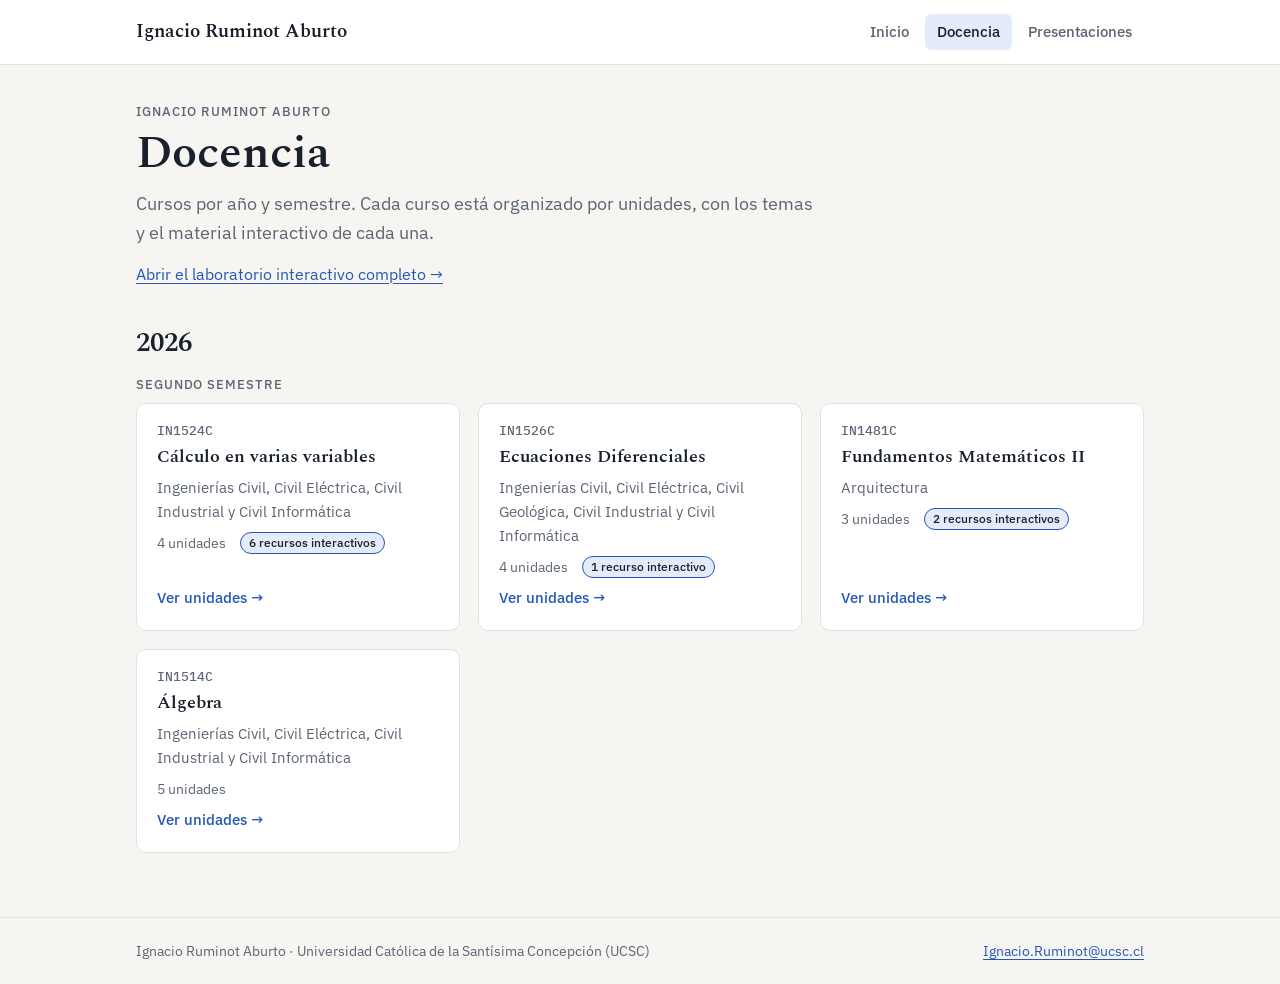
==== docencia/index.html @ e0d10631 "Sitio personal y de docencia: inicio, presentaciones, docencia por año, curso y unidad, laboratorio " ====
<!doctype html>
<html lang="es">
<head>
<meta charset="utf-8">
<meta name="viewport" content="width=device-width, initial-scale=1, viewport-fit=cover">
<title>Docencia · Ignacio Ruminot Aburto</title>
<meta name="description" content="Enseño cálculo, álgebra y ecuaciones diferenciales en carreras de ingeniería y arquitectura. Desarrollo material interactivo para que mis estudiantes exploren los conceptos de cada curso.">
<link rel="preconnect" href="https://fonts.googleapis.com"><link rel="preconnect" href="https://fonts.gstatic.com" crossorigin><link rel="stylesheet" href="https://fonts.googleapis.com/css2?family=Spectral:wght@500;600&family=IBM+Plex+Sans:wght@400;500;600&family=IBM+Plex+Mono:wght@400;500&display=swap">
<link rel="stylesheet" href="../assets/sitio.css">
</head>
<body>
<div class="top"><div class="wrap"><a class="brand" href="../">Ignacio Ruminot Aburto</a><nav class="nav" aria-label="Secciones"><a href="../">Inicio</a><a href="../docencia/" aria-current=page>Docencia</a><a href="../presentaciones/">Presentaciones</a></nav></div></div>
<main><div class="wrap">
<p class="eyebrow">Ignacio Ruminot Aburto</p><h1>Docencia</h1>
<p class="lede">Cursos por año y semestre. Cada curso está organizado por unidades, con los temas y el material interactivo de cada una.</p>
<p style="margin-top:14px"><a href="laboratorio/">Abrir el laboratorio interactivo completo →</a></p>
<section class="year"><h2>2026</h2><div class="sem"><h3>Segundo semestre</h3><div class="cards"><a class="card" href="2026-2/calculo-varias-variables/"><span class="code">IN1524C</span><h3>Cálculo en varias variables</h3>
<p>Ingenierías Civil, Civil Eléctrica, Civil Industrial y Civil Informática</p><div class="meta"><span>4 unidades</span><span class="badge">6 recursos interactivos</span></div><span class="go">Ver unidades →</span></a><a class="card" href="2026-2/ecuaciones-diferenciales/"><span class="code">IN1526C</span><h3>Ecuaciones Diferenciales</h3>
<p>Ingenierías Civil, Civil Eléctrica, Civil Geológica, Civil Industrial y Civil Informática</p><div class="meta"><span>4 unidades</span><span class="badge">1 recurso interactivo</span></div><span class="go">Ver unidades →</span></a><a class="card" href="2026-2/fundamentos-matematicos-2/"><span class="code">IN1481C</span><h3>Fundamentos Matemáticos II</h3>
<p>Arquitectura</p><div class="meta"><span>3 unidades</span><span class="badge">2 recursos interactivos</span></div><span class="go">Ver unidades →</span></a><a class="card" href="2026-2/algebra/"><span class="code">IN1514C</span><h3>Álgebra</h3>
<p>Ingenierías Civil, Civil Eléctrica, Civil Industrial y Civil Informática</p><div class="meta"><span>5 unidades</span></div><span class="go">Ver unidades →</span></a></div></div></section>
</div></main>
<footer><div class="wrap"><span>Ignacio Ruminot Aburto · Universidad Católica de la Santísima Concepción (UCSC)</span><span><a href="mailto:Ignacio.Ruminot@ucsc.cl">Ignacio.Ruminot@ucsc.cl</a></span></div></footer>
</body>
</html>
---- assets/sitio.css ----
:root{
  --bg:#f6f5f2; --panel:#ffffff; --ink:#17202b; --muted:#5b6573; --line:#dfe2e6;
  --accent:#2457b8; --accent-weak:#e4ecfa; --warm:#b5531b;
  --display:"Spectral", Georgia, "Times New Roman", serif;
  --body:"IBM Plex Sans", system-ui, -apple-system, "Segoe UI", sans-serif;
  --mono:"IBM Plex Mono", ui-monospace, Menlo, Consolas, monospace;
}
@media (prefers-color-scheme: dark){ :root:not([data-theme="light"]){
  --bg:#101419; --panel:#171c23; --ink:#e5e9ef; --muted:#9aa4b2; --line:#2a313b;
  --accent:#79a9f0; --accent-weak:#1b2a40; --warm:#f0915a; color-scheme:dark } }
:root[data-theme="dark"]{
  --bg:#101419; --panel:#171c23; --ink:#e5e9ef; --muted:#9aa4b2; --line:#2a313b;
  --accent:#79a9f0; --accent-weak:#1b2a40; --warm:#f0915a; color-scheme:dark }

*{box-sizing:border-box}
html{-webkit-text-size-adjust:100%}
body{margin:0;background:var(--bg);color:var(--ink);font:16px/1.6 var(--body)}
a{color:var(--accent);text-underline-offset:3px}
a:focus-visible{outline:2px solid var(--accent);outline-offset:2px;border-radius:3px}
.wrap{max-width:1040px;margin:0 auto;padding:0 max(16px,env(safe-area-inset-left,0px))}

/* encabezado */
.top{border-bottom:1px solid var(--line);background:var(--panel)}
.top .wrap{display:flex;flex-wrap:wrap;align-items:center;justify-content:space-between;gap:8px 24px;padding-block:14px}
.brand{font:600 19px/1.2 var(--display);color:var(--ink);text-decoration:none}
.nav{display:flex;flex-wrap:wrap;gap:4px}
.nav a{padding:6px 12px;border-radius:6px;color:var(--muted);text-decoration:none;font-weight:500;font-size:15px}
.nav a:hover{color:var(--ink);background:var(--bg)}
.nav a[aria-current=page]{color:var(--ink);background:var(--accent-weak)}

main{padding-block:40px 64px}
h1{font:600 clamp(30px,4.6vw,46px)/1.1 var(--display);margin:0 0 12px;text-wrap:balance}
h2{font:600 clamp(22px,2.6vw,27px)/1.2 var(--display);margin:0 0 14px;text-wrap:balance}
h3{font:600 18px/1.3 var(--display);margin:0}
.eyebrow{font:500 12.5px/1 var(--body);letter-spacing:.08em;text-transform:uppercase;color:var(--muted);margin:0 0 10px}
.lede{font-size:18px;color:var(--muted);max-width:62ch;margin:0}
.muted{color:var(--muted)}
.section{margin-top:48px}
.crumbs{font-size:14px;color:var(--muted);margin-bottom:18px}
.crumbs a{color:var(--muted)}

/* inicio */
.hero{display:grid;grid-template-columns:auto minmax(0,1fr);gap:28px;align-items:center}
@media (max-width:640px){.hero{grid-template-columns:minmax(0,1fr)}}
.avatar{width:132px;height:132px;border-radius:50%;object-fit:cover;border:1px solid var(--line);background:var(--accent-weak);
  display:grid;place-items:center;font:600 44px/1 var(--display);color:var(--accent)}
.affil{margin:4px 0 14px;color:var(--ink);font-size:16.5px}
.affil span{display:block;color:var(--muted);font-size:15px}
.links{display:flex;flex-wrap:wrap;gap:8px 18px;margin-top:16px;font-size:15px}
.cards{display:grid;grid-template-columns:repeat(auto-fit,minmax(min(100%,280px),1fr));gap:18px}
.card{display:flex;flex-direction:column;gap:8px;background:var(--panel);border:1px solid var(--line);border-radius:10px;padding:20px;color:var(--ink);text-decoration:none}
a.card:hover{border-color:var(--accent)}
.card p{margin:0;color:var(--muted);font-size:15px}
.card .go{margin-top:auto;color:var(--accent);font-weight:500;font-size:14.5px}

/* docencia */
.year{margin-top:40px}
.year > h2{display:flex;align-items:baseline;gap:12px}
.year > h2 .muted{font:400 15px var(--body)}
.sem{margin-top:18px}
.sem > h3{font:500 13px/1 var(--body);letter-spacing:.07em;text-transform:uppercase;color:var(--muted);margin-bottom:12px}
.code{font:500 13px/1 var(--mono);color:var(--muted)}
.badge{display:inline-block;font:500 12px/1 var(--body);padding:4px 8px;border-radius:99px;background:var(--accent-weak);color:var(--ink);border:1px solid var(--accent)}
.meta{display:flex;flex-wrap:wrap;gap:6px 14px;align-items:center;font-size:14px;color:var(--muted)}

/* curso */
.units{display:flex;flex-direction:column;gap:16px;margin-top:28px;counter-reset:u}
.unit{background:var(--panel);border:1px solid var(--line);border-radius:10px;padding:20px 22px;display:grid;grid-template-columns:minmax(0,1fr) minmax(0,1fr);gap:8px 28px}
@media (max-width:760px){.unit{grid-template-columns:minmax(0,1fr)}}
.unit header{grid-column:1/-1;display:flex;align-items:baseline;gap:12px}
.unit header .n{font:500 13px var(--mono);color:var(--muted);white-space:nowrap}
.unit ul{margin:0;padding-left:18px;color:var(--ink);font-size:15px}
.unit li{margin:3px 0}
.unit .res h4{font:500 12.5px/1 var(--body);letter-spacing:.07em;text-transform:uppercase;color:var(--muted);margin:4px 0 10px}
.unit .res a{display:block;padding:9px 12px;border:1px solid var(--line);border-radius:8px;text-decoration:none;color:var(--ink);font-size:15px;margin-bottom:8px}
.unit .res a:hover{border-color:var(--accent);background:var(--accent-weak)}
.unit .res a small{display:block;color:var(--muted);font-size:12.5px}
.unit .res .none{font-size:14px;color:var(--muted);margin:0}

/* presentaciones */
.talks{display:flex;flex-direction:column;gap:14px;margin-top:24px}
.talk{background:var(--panel);border:1px solid var(--line);border-radius:10px;padding:18px 20px;display:flex;flex-direction:column;gap:6px}
.talk .when{font:500 13px var(--mono);color:var(--muted)}
.empty{background:var(--panel);border:1px dashed var(--line);border-radius:10px;padding:22px;color:var(--muted);margin-top:24px}

footer{border-top:1px solid var(--line);padding-block:22px;font-size:14px;color:var(--muted)}
footer .wrap{display:flex;flex-wrap:wrap;justify-content:space-between;gap:8px}
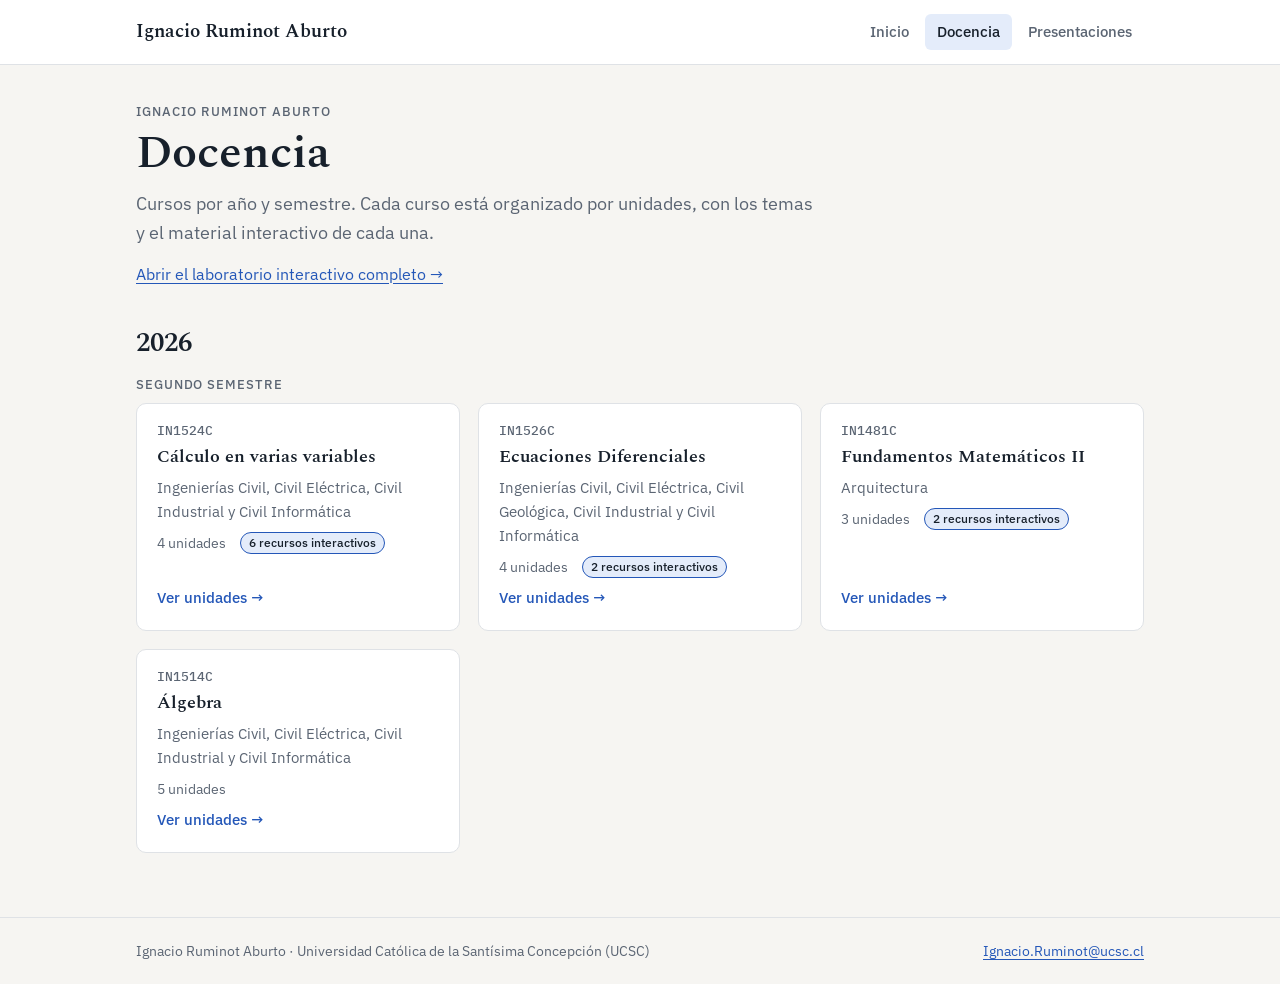
==== commit 20bd98c9: "Docencia: enlace a los problemas de resonancia en la unidad 2 de EDO Co-Authored-By: Claude Opus 5.5" ====
--- a/docencia/index.html
+++ b/docencia/index.html
@@ -16,7 +16,7 @@
 <p style="margin-top:14px"><a href="laboratorio/">Abrir el laboratorio interactivo completo →</a></p>
 <section class="year"><h2>2026</h2><div class="sem"><h3>Segundo semestre</h3><div class="cards"><a class="card" href="2026-2/calculo-varias-variables/"><span class="code">IN1524C</span><h3>Cálculo en varias variables</h3>
 <p>Ingenierías Civil, Civil Eléctrica, Civil Industrial y Civil Informática</p><div class="meta"><span>4 unidades</span><span class="badge">6 recursos interactivos</span></div><span class="go">Ver unidades →</span></a><a class="card" href="2026-2/ecuaciones-diferenciales/"><span class="code">IN1526C</span><h3>Ecuaciones Diferenciales</h3>
-<p>Ingenierías Civil, Civil Eléctrica, Civil Geológica, Civil Industrial y Civil Informática</p><div class="meta"><span>4 unidades</span><span class="badge">1 recurso interactivo</span></div><span class="go">Ver unidades →</span></a><a class="card" href="2026-2/fundamentos-matematicos-2/"><span class="code">IN1481C</span><h3>Fundamentos Matemáticos II</h3>
+<p>Ingenierías Civil, Civil Eléctrica, Civil Geológica, Civil Industrial y Civil Informática</p><div class="meta"><span>4 unidades</span><span class="badge">2 recursos interactivos</span></div><span class="go">Ver unidades →</span></a><a class="card" href="2026-2/fundamentos-matematicos-2/"><span class="code">IN1481C</span><h3>Fundamentos Matemáticos II</h3>
 <p>Arquitectura</p><div class="meta"><span>3 unidades</span><span class="badge">2 recursos interactivos</span></div><span class="go">Ver unidades →</span></a><a class="card" href="2026-2/algebra/"><span class="code">IN1514C</span><h3>Álgebra</h3>
 <p>Ingenierías Civil, Civil Eléctrica, Civil Industrial y Civil Informática</p><div class="meta"><span>5 unidades</span></div><span class="go">Ver unidades →</span></a></div></div></section>
 </div></main>
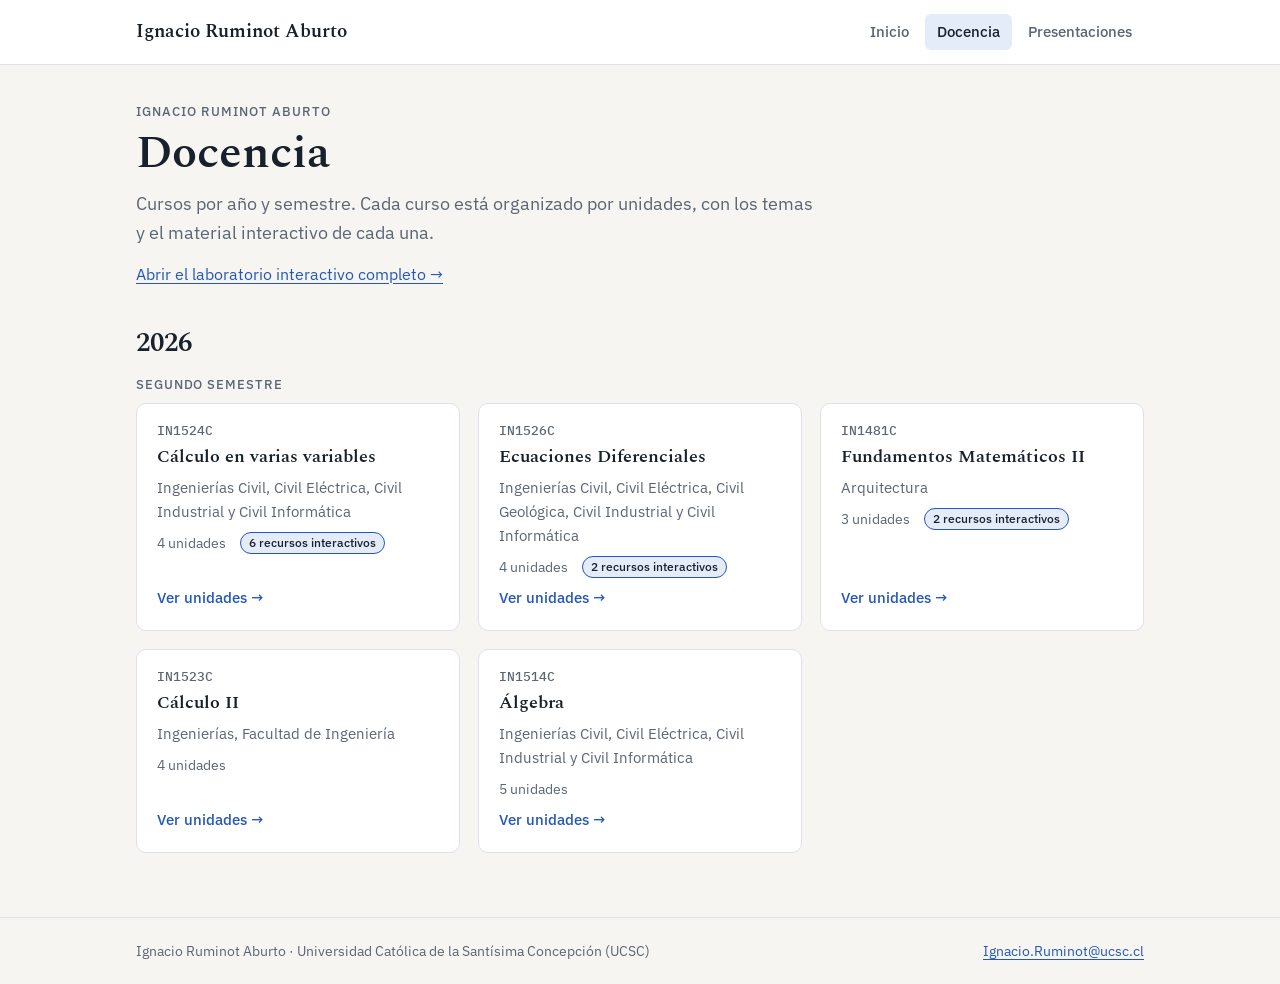
==== commit 479ec214: "Docencia: agrega Cálculo II (IN1523C) con la unidad de sucesiones y series en curso Co-Authored-By: " ====
--- a/docencia/index.html
+++ b/docencia/index.html
@@ -17,7 +17,8 @@
 <section class="year"><h2>2026</h2><div class="sem"><h3>Segundo semestre</h3><div class="cards"><a class="card" href="2026-2/calculo-varias-variables/"><span class="code">IN1524C</span><h3>Cálculo en varias variables</h3>
 <p>Ingenierías Civil, Civil Eléctrica, Civil Industrial y Civil Informática</p><div class="meta"><span>4 unidades</span><span class="badge">6 recursos interactivos</span></div><span class="go">Ver unidades →</span></a><a class="card" href="2026-2/ecuaciones-diferenciales/"><span class="code">IN1526C</span><h3>Ecuaciones Diferenciales</h3>
 <p>Ingenierías Civil, Civil Eléctrica, Civil Geológica, Civil Industrial y Civil Informática</p><div class="meta"><span>4 unidades</span><span class="badge">2 recursos interactivos</span></div><span class="go">Ver unidades →</span></a><a class="card" href="2026-2/fundamentos-matematicos-2/"><span class="code">IN1481C</span><h3>Fundamentos Matemáticos II</h3>
-<p>Arquitectura</p><div class="meta"><span>3 unidades</span><span class="badge">2 recursos interactivos</span></div><span class="go">Ver unidades →</span></a><a class="card" href="2026-2/algebra/"><span class="code">IN1514C</span><h3>Álgebra</h3>
+<p>Arquitectura</p><div class="meta"><span>3 unidades</span><span class="badge">2 recursos interactivos</span></div><span class="go">Ver unidades →</span></a><a class="card" href="2026-2/calculo-ii/"><span class="code">IN1523C</span><h3>Cálculo II</h3>
+<p>Ingenierías, Facultad de Ingeniería</p><div class="meta"><span>4 unidades</span></div><span class="go">Ver unidades →</span></a><a class="card" href="2026-2/algebra/"><span class="code">IN1514C</span><h3>Álgebra</h3>
 <p>Ingenierías Civil, Civil Eléctrica, Civil Industrial y Civil Informática</p><div class="meta"><span>5 unidades</span></div><span class="go">Ver unidades →</span></a></div></div></section>
 </div></main>
 <footer><div class="wrap"><span>Ignacio Ruminot Aburto · Universidad Católica de la Santísima Concepción (UCSC)</span><span><a href="mailto:Ignacio.Ruminot@ucsc.cl">Ignacio.Ruminot@ucsc.cl</a></span></div></footer>
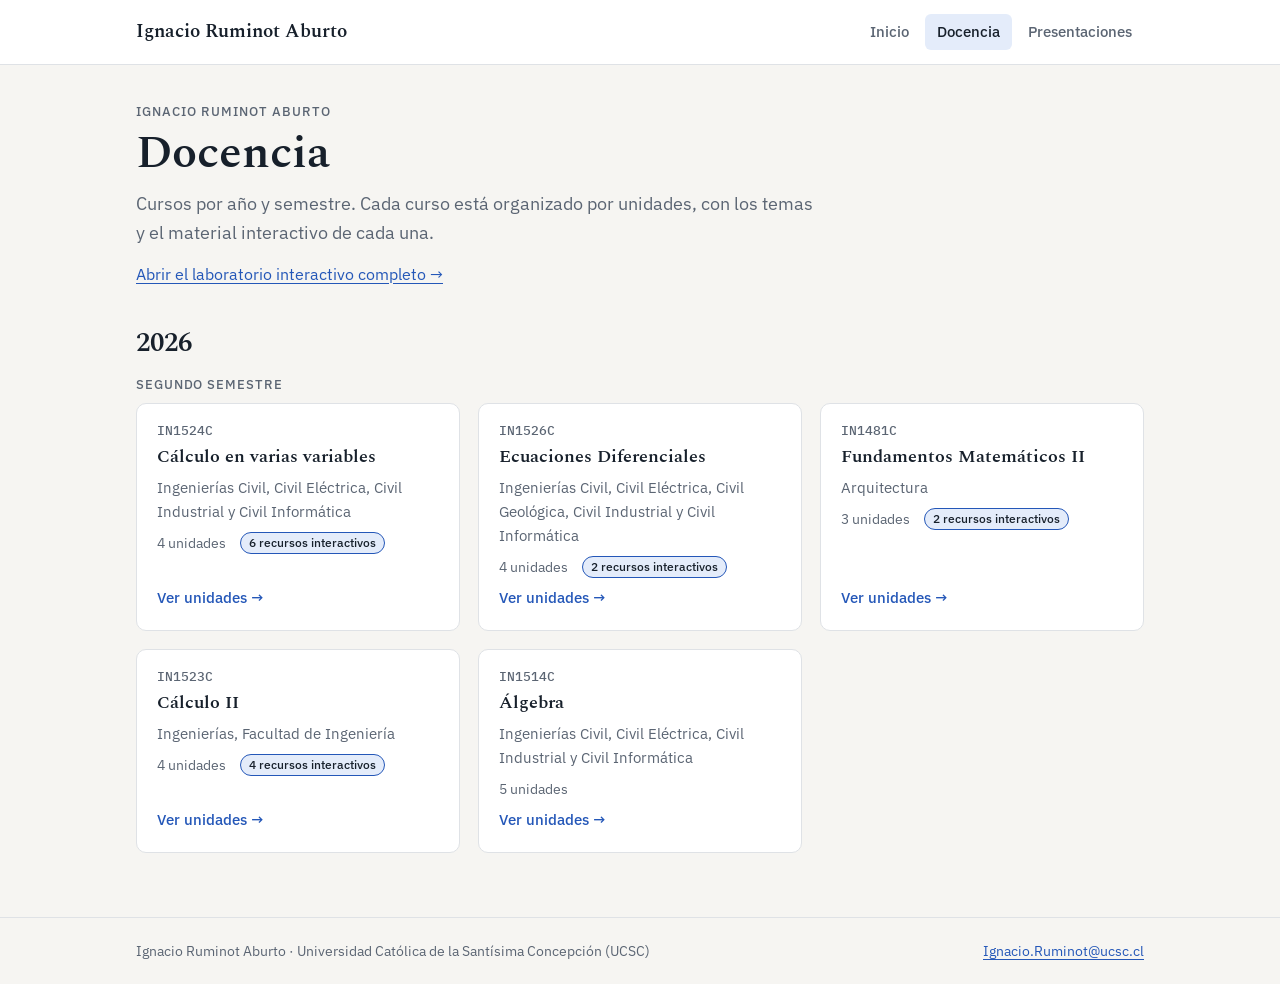
==== commit 55c238d8: "Laboratorio: pestaña Cálculo II (sucesiones, series, series de potencias, Taylor) con desarrollos de" ====
--- a/docencia/index.html
+++ b/docencia/index.html
@@ -18,7 +18,7 @@
 <p>Ingenierías Civil, Civil Eléctrica, Civil Industrial y Civil Informática</p><div class="meta"><span>4 unidades</span><span class="badge">6 recursos interactivos</span></div><span class="go">Ver unidades →</span></a><a class="card" href="2026-2/ecuaciones-diferenciales/"><span class="code">IN1526C</span><h3>Ecuaciones Diferenciales</h3>
 <p>Ingenierías Civil, Civil Eléctrica, Civil Geológica, Civil Industrial y Civil Informática</p><div class="meta"><span>4 unidades</span><span class="badge">2 recursos interactivos</span></div><span class="go">Ver unidades →</span></a><a class="card" href="2026-2/fundamentos-matematicos-2/"><span class="code">IN1481C</span><h3>Fundamentos Matemáticos II</h3>
 <p>Arquitectura</p><div class="meta"><span>3 unidades</span><span class="badge">2 recursos interactivos</span></div><span class="go">Ver unidades →</span></a><a class="card" href="2026-2/calculo-ii/"><span class="code">IN1523C</span><h3>Cálculo II</h3>
-<p>Ingenierías, Facultad de Ingeniería</p><div class="meta"><span>4 unidades</span></div><span class="go">Ver unidades →</span></a><a class="card" href="2026-2/algebra/"><span class="code">IN1514C</span><h3>Álgebra</h3>
+<p>Ingenierías, Facultad de Ingeniería</p><div class="meta"><span>4 unidades</span><span class="badge">4 recursos interactivos</span></div><span class="go">Ver unidades →</span></a><a class="card" href="2026-2/algebra/"><span class="code">IN1514C</span><h3>Álgebra</h3>
 <p>Ingenierías Civil, Civil Eléctrica, Civil Industrial y Civil Informática</p><div class="meta"><span>5 unidades</span></div><span class="go">Ver unidades →</span></a></div></div></section>
 </div></main>
 <footer><div class="wrap"><span>Ignacio Ruminot Aburto · Universidad Católica de la Santísima Concepción (UCSC)</span><span><a href="mailto:Ignacio.Ruminot@ucsc.cl">Ignacio.Ruminot@ucsc.cl</a></span></div></footer>
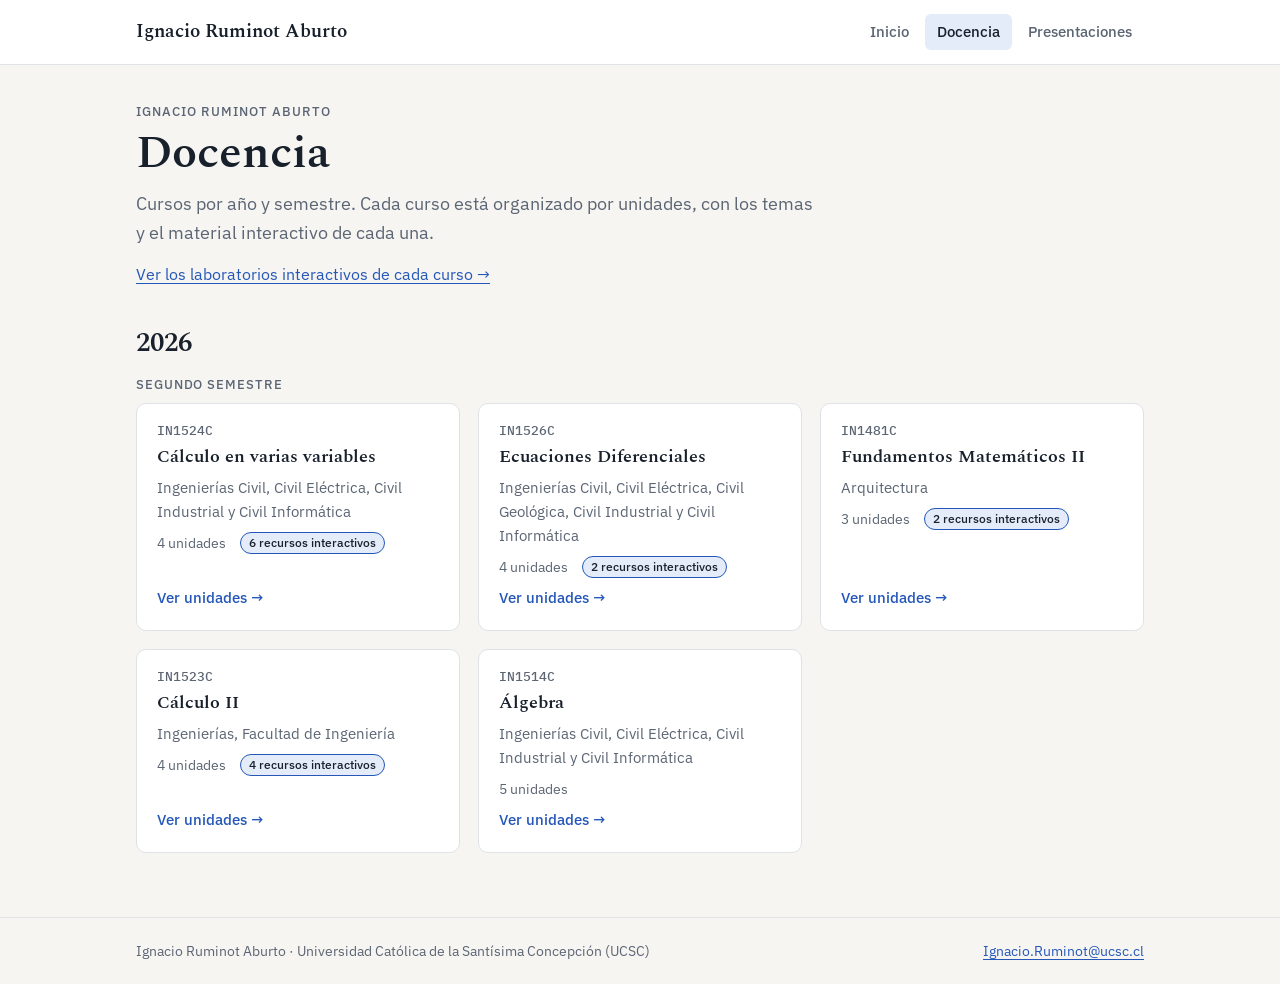
==== commit 6ba20dd5: "Laboratorios separados por curso (uno en la carpeta de cada curso); índice con redirección de enlace" ====
--- a/docencia/index.html
+++ b/docencia/index.html
@@ -13,7 +13,7 @@
 <main><div class="wrap">
 <p class="eyebrow">Ignacio Ruminot Aburto</p><h1>Docencia</h1>
 <p class="lede">Cursos por año y semestre. Cada curso está organizado por unidades, con los temas y el material interactivo de cada una.</p>
-<p style="margin-top:14px"><a href="laboratorio/">Abrir el laboratorio interactivo completo →</a></p>
+<p style="margin-top:14px"><a href="laboratorio/">Ver los laboratorios interactivos de cada curso →</a></p>
 <section class="year"><h2>2026</h2><div class="sem"><h3>Segundo semestre</h3><div class="cards"><a class="card" href="2026-2/calculo-varias-variables/"><span class="code">IN1524C</span><h3>Cálculo en varias variables</h3>
 <p>Ingenierías Civil, Civil Eléctrica, Civil Industrial y Civil Informática</p><div class="meta"><span>4 unidades</span><span class="badge">6 recursos interactivos</span></div><span class="go">Ver unidades →</span></a><a class="card" href="2026-2/ecuaciones-diferenciales/"><span class="code">IN1526C</span><h3>Ecuaciones Diferenciales</h3>
 <p>Ingenierías Civil, Civil Eléctrica, Civil Geológica, Civil Industrial y Civil Informática</p><div class="meta"><span>4 unidades</span><span class="badge">2 recursos interactivos</span></div><span class="go">Ver unidades →</span></a><a class="card" href="2026-2/fundamentos-matematicos-2/"><span class="code">IN1481C</span><h3>Fundamentos Matemáticos II</h3>
--- a/assets/sitio.css
+++ b/assets/sitio.css
@@ -85,3 +85,6 @@
 
 footer{border-top:1px solid var(--line);padding-block:22px;font-size:14px;color:var(--muted)}
 footer .wrap{display:flex;flex-wrap:wrap;justify-content:space-between;gap:8px}
+
+.btnlab{display:inline-block;padding:10px 16px;border-radius:8px;background:var(--accent);color:var(--panel);text-decoration:none;font-weight:600;font-size:15px}
+.btnlab:hover{filter:brightness(1.08)}
